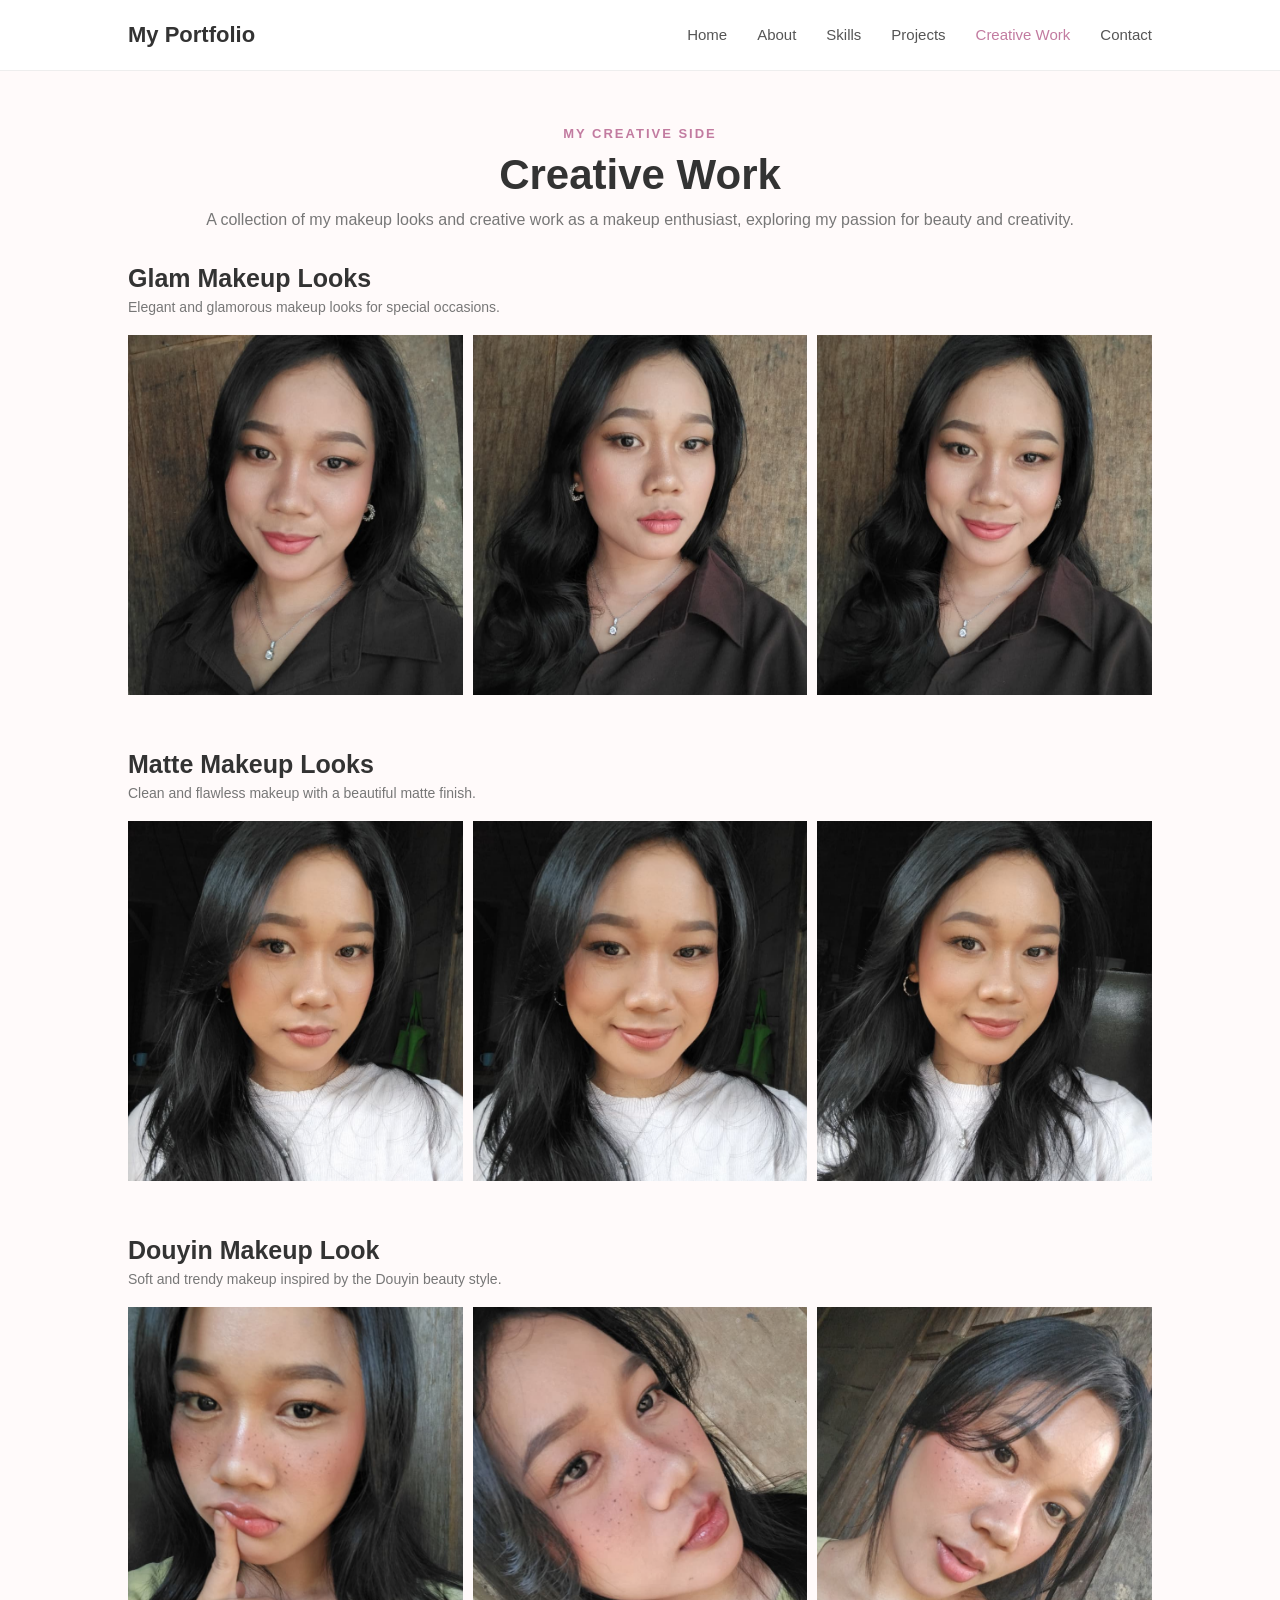
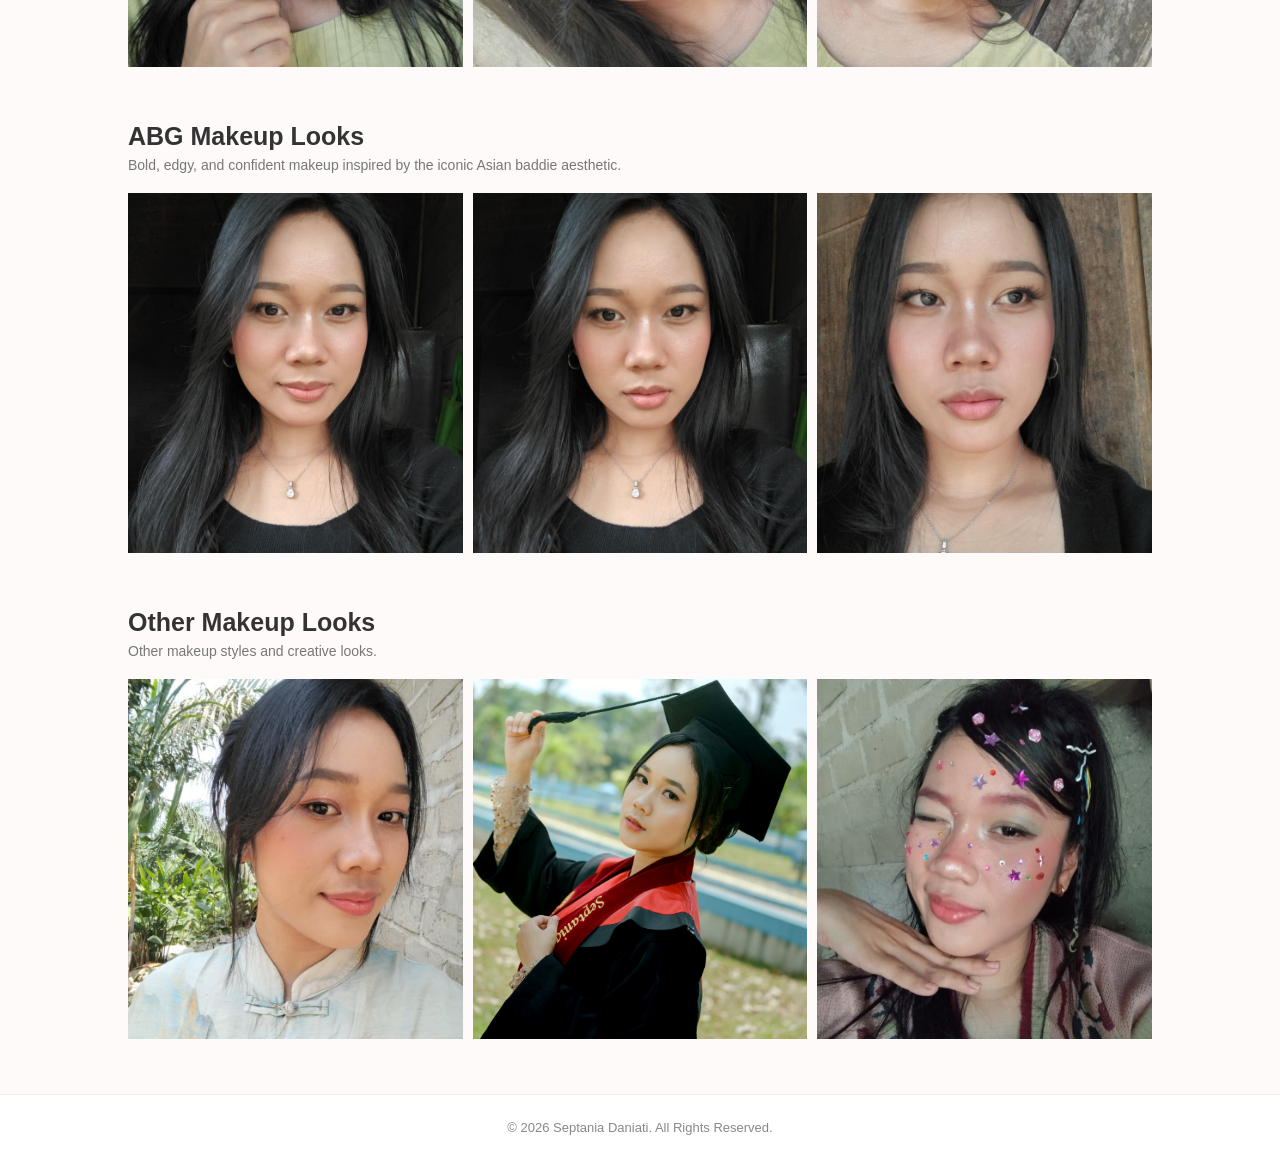
==== creative-work.html @ c45a2e68 "Initial commit" ====
<!DOCTYPE html>
<html lang="en">
<head>
    <meta charset="UTF-8">
    <meta name="viewport" content="width=device-width, initial-scale=1.0">

    <title>Creative Work - Makeup Artist</title>

    <link rel="stylesheet" href="css/creative-work.css">
</head>
<body>

    <!-- Navbar -->
    <header>
        <nav class="navbar">
            <a href="index.html" class="logo">My Portfolio</a>

            <ul class="nav-menu">
                <li><a href="index.html">Home</a></li>
                <li><a href="index.html#about">About</a></li>
                <li><a href="index.html#skills">Skills</a></li>
                <li><a href="index.html#projects">Projects</a></li>
                <li><a href="creative-work.html" class="active">Creative Work</a></li>
                <li> <a href="index.html#contact">Contact</a>  </li>
            </ul>
        </nav>
    </header>


    <!-- Creative Work -->
    <main>

        <section class="creative-header">
            <p class="subtitle">MY CREATIVE SIDE</p>

            <h1>Creative Work</h1>

            <p class="description">
                A collection of my makeup looks 
                and creative work as a makeup enthusiast, exploring my passion for beauty and creativity.
            </p>
        </section>


        <!-- Glam Makeup -->
        <section class="makeup-category">

            <div class="category-title">
                <h2>Glam Makeup Looks</h2>
                <p>Elegant and glamorous makeup looks for special occasions.</p>
            </div>

            <div class="makeup-gallery">

                <div class="makeup-card">
                    <img src="images/glam1.jpeg" alt="Glam Makeup Look">
                </div>

                <div class="makeup-card">
                    <img src="images/glam2.jpeg" alt="Glam Makeup Look">
                </div>

                <div class="makeup-card">
                    <img src="images/glam3.jpeg" alt="Glam Makeup Look">
                </div>

            </div>

        </section>


        <!-- Matte Makeup -->
        <section class="makeup-category">

            <div class="category-title">
                <h2>Matte Makeup Looks</h2>
                <p>Clean and flawless makeup with a beautiful matte finish.</p>
            </div>

            <div class="makeup-gallery">

                <div class="makeup-card">
                    <img src="images/matte1.jpeg" alt="Matte Makeup Look">
                </div>

                <div class="makeup-card">
                    <img src="images/matte2.jpeg" alt="Matte Makeup Look">
                </div>

                <div class="makeup-card">
                    <img src="images/matte3.jpeg" alt="Matte Makeup Look">
                </div>

            </div>

        </section>


        <!-- Douyin Makeup -->
        <section class="makeup-category">

            <div class="category-title">
                <h2>Douyin Makeup Look</h2>
                <p>Soft and trendy makeup inspired by the Douyin beauty style.</p>
            </div>

            <div class="makeup-gallery">

                <div class="makeup-card">
                    <img src="images/douyin1.jpeg" alt="Douyin Makeup Look">
                </div>

                <div class="makeup-card">
                    <img src="images/douyin2.jpeg" alt="Douyin Makeup Look">
                </div>

                <div class="makeup-card">
                    <img src="images/douyin3.jpeg" alt="Douyin Makeup Look">
                </div>

            </div>

        </section>


        <!-- ABG Looks -->
        <section class="makeup-category">

            <div class="category-title">
                <h2>ABG Makeup Looks</h2>
                <p>Bold, edgy, and confident makeup inspired by the iconic Asian baddie aesthetic.</p>
            </div>

            <div class="makeup-gallery">

                <div class="makeup-card">
                    <img src="images/abg1.jpeg" alt="Makeup Look">
                </div>

                <div class="makeup-card">
                    <img src="images/abg2.jpeg" alt="Makeup Look">
                </div>

                <div class="makeup-card">
                    <img src="images/abg3.jpeg" alt="Makeup Look">
                </div>

            </div>

        </section>

        <!-- Other Looks -->
        <section class="makeup-category">

            <div class="category-title">
                <h2>Other Makeup Looks</h2>
                <p>Other makeup styles and creative looks.</p>
            </div>

            <div class="makeup-gallery">

                <div class="makeup-card">
                    <img src="images/pink1.jpeg" alt="Makeup Look">
                </div>

                <div class="makeup-card">
                    <img src="images/others3.jpg" alt="Makeup Look">
                </div>

                <div class="makeup-card">
                    <img src="images/others1.jpeg" alt="Makeup Look">
                </div>

            </div>

        </section>

    </main>


    <!-- Footer -->
    <footer>
        <p>© 2026 Septania Daniati. All Rights Reserved.</p>
    </footer>

</body>
</html>
---- css/creative-work.css ----
/* =========================
   GENERAL
========================= */

* {
    margin: 0;
    padding: 0;
    box-sizing: border-box;
}

body {
    font-family: Arial, sans-serif;
    background: #fffafa;
    color: #333;
}


/* =========================
   NAVBAR
========================= */

header {
    width: 100%;
    background: white;
    border-bottom: 1px solid #eee;
}

.navbar {
    width: 80%;
    margin: auto;

    height: 70px;

    display: flex;
    align-items: center;
    justify-content: space-between;
}

.logo {
    text-decoration: none;
    color: #333;
    font-size: 22px;
    font-weight: bold;
}

.nav-menu {
    display: flex;
    list-style: none;
    gap: 30px;
}

.nav-menu a {
    text-decoration: none;
    color: #555;
    font-size: 15px;

    transition: 0.3s;
}

.nav-menu a:hover,
.nav-menu a.active {
    color: #c27ba0;
}


/* =========================
   CREATIVE HEADER
========================= */

.creative-header {
    text-align: center;

    padding: 55px 10% 35px;
}

.subtitle {
    color: #c27ba0;
    font-size: 13px;
    font-weight: bold;

    letter-spacing: 2px;

    margin-bottom: 10px;
}

.creative-header h1 {
    font-size: 42px;
    margin-bottom: 12px;
}

.description {
    color: #777;
    font-size: 16px;
}


/* =========================
   MAKEUP CATEGORY
========================= */

.makeup-category {
    width: 80%;
    margin: 0 auto 55px;
}

.category-title {
    margin-bottom: 20px;
}

.category-title h2 {
    font-size: 25px;
    margin-bottom: 6px;
}

.category-title p {
    color: #777;
    font-size: 14px;
}


/* =========================
   GALLERY
========================= */

.makeup-gallery {
    display: grid;

    grid-template-columns: repeat(3, 1fr);

    gap: 10px;
}

.makeup-card {
    width: 100%;
    height: 360px;

    overflow: hidden;

    border-radius: px;

    background: #f5f5f5;
}

.makeup-card img {
    width: 100%;
    height: 100%;

    object-fit: cover;

    display: block;

    transition: transform 0.4s ease;
}

.makeup-card:hover img {
    transform: scale(1.05);
}


/* =========================
   FOOTER
========================= */

footer {
    text-align: center;

    padding: 25px;

    background: #fff;

    border-top: 1px solid #eee;

    color: #888;

    font-size: 13px;
}


/* =========================
   RESPONSIVE
========================= */

@media (max-width: 768px) {

    .navbar {
        width: 90%;
    }

    .nav-menu {
        gap: 15px;
    }

    .nav-menu a {
        font-size: 13px;
    }

    .creative-header {
        padding: 40px 5% 30px;
    }

    .creative-header h1 {
        font-size: 34px;
    }

    .makeup-category {
        width: 90%;
    }

    .makeup-gallery {
        grid-template-columns: repeat(2, 1fr);
    }

    .makeup-card {
        height: 100px;
    }
}


@media (max-width: 500px) {

    .navbar {
        height: auto;
        padding: 20px 0;

        flex-direction: column;
        gap: 15px;
    }

    .nav-menu {
        flex-wrap: wrap;
        justify-content: center;
    }

    .makeup-gallery {
        grid-template-columns: 1fr;
    }

    .makeup-card {
        height: 380px;
    }
}
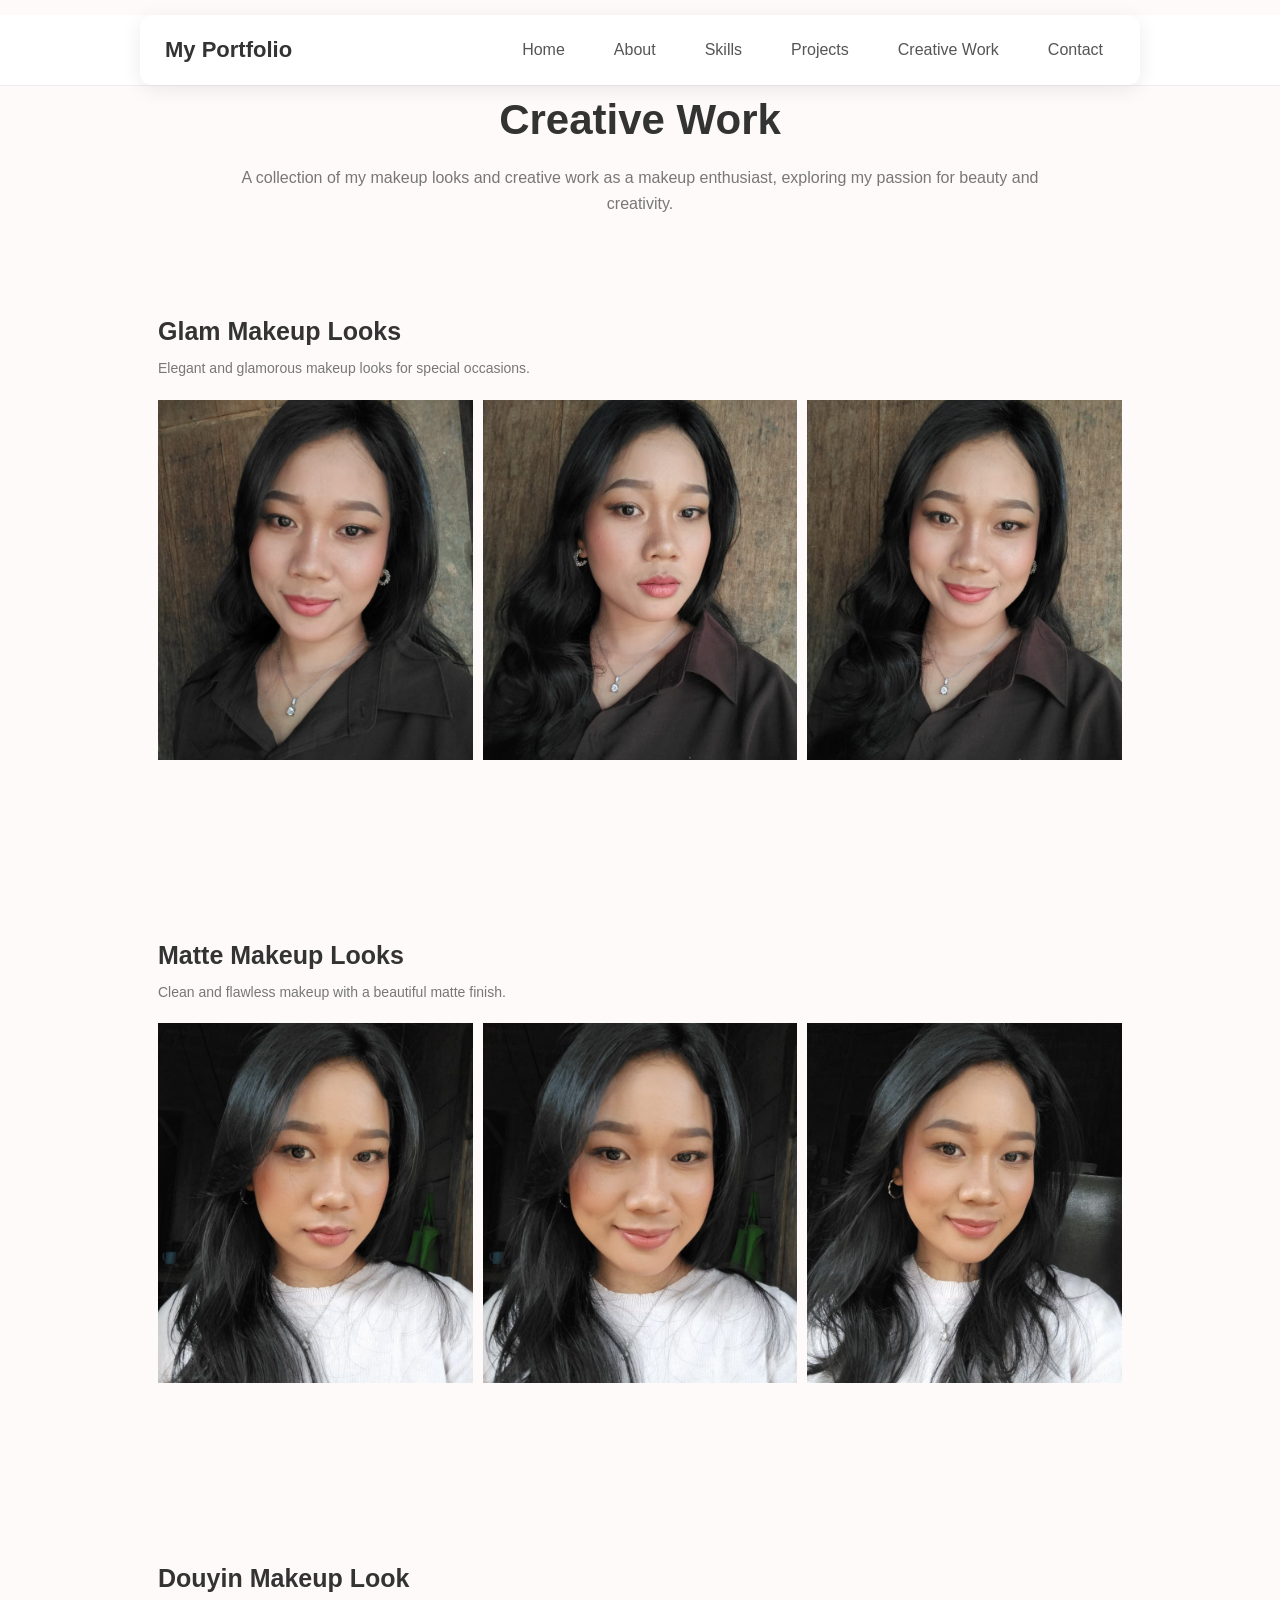
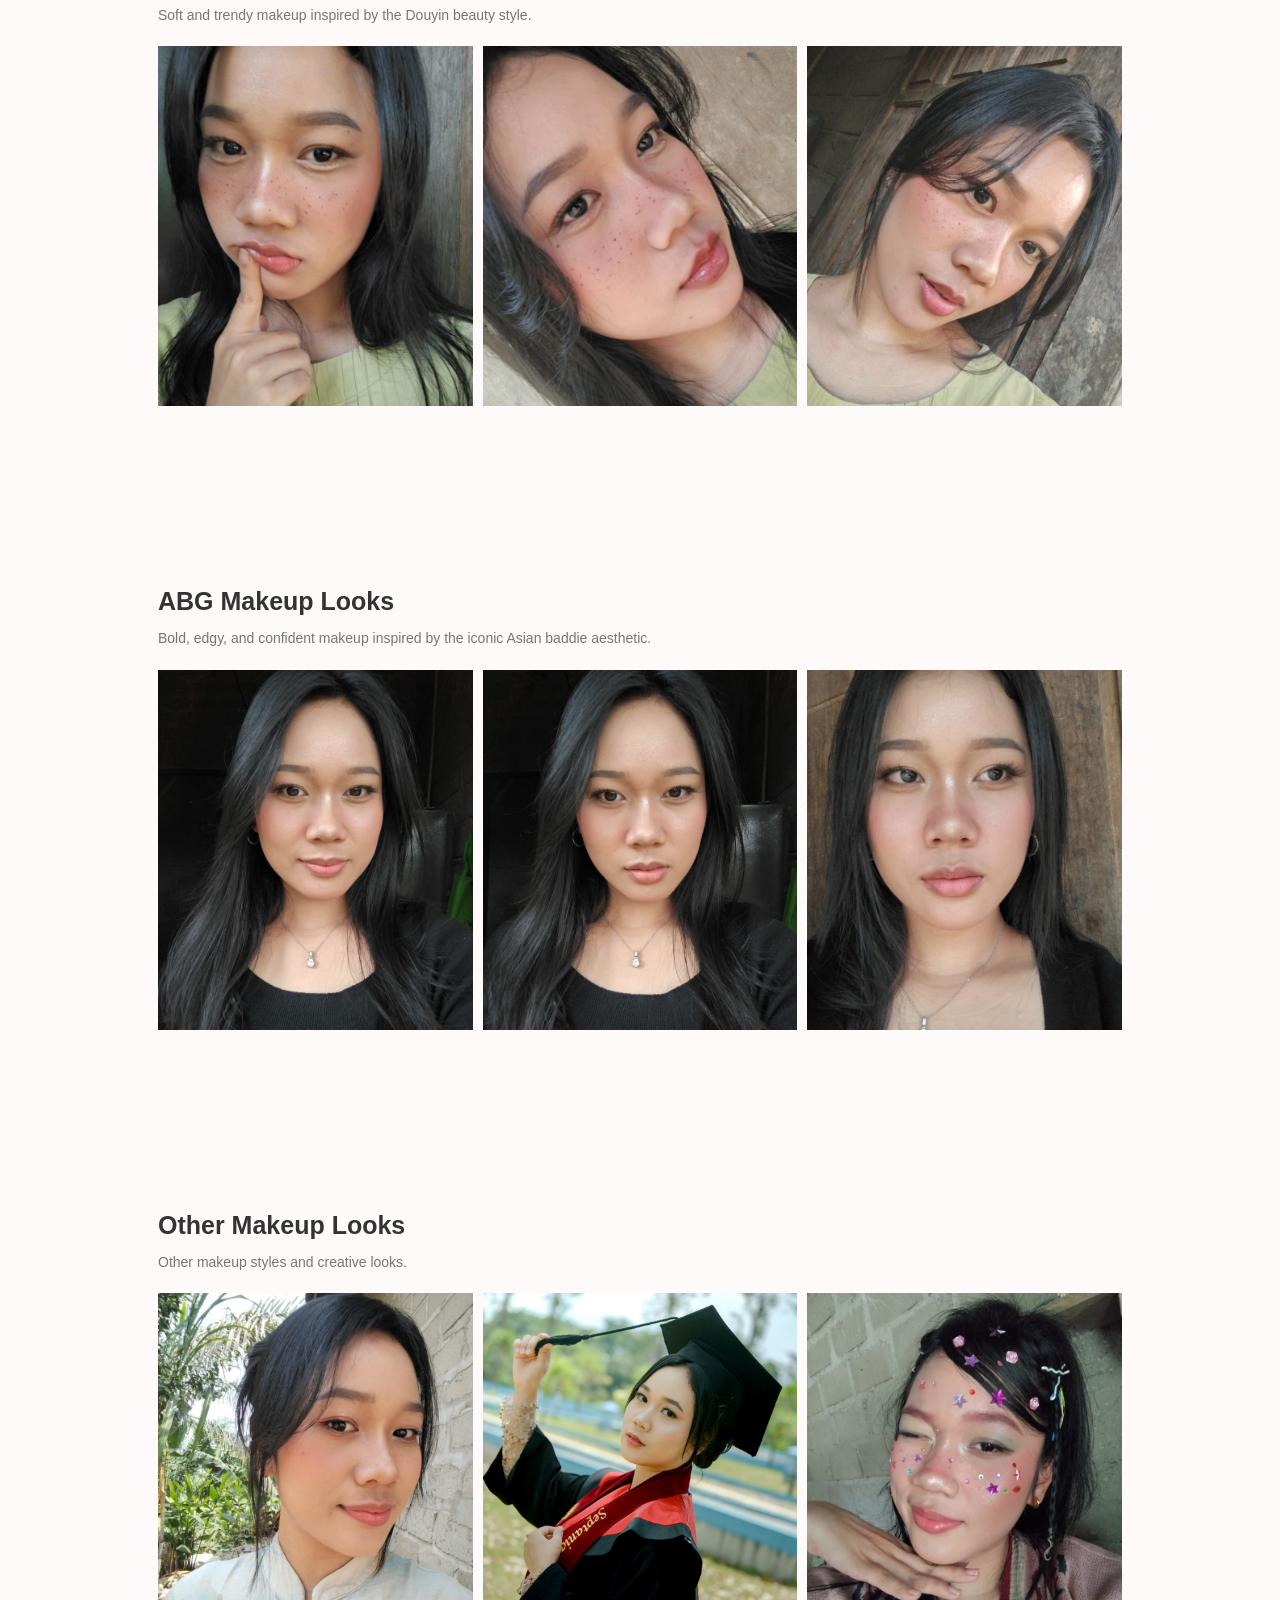
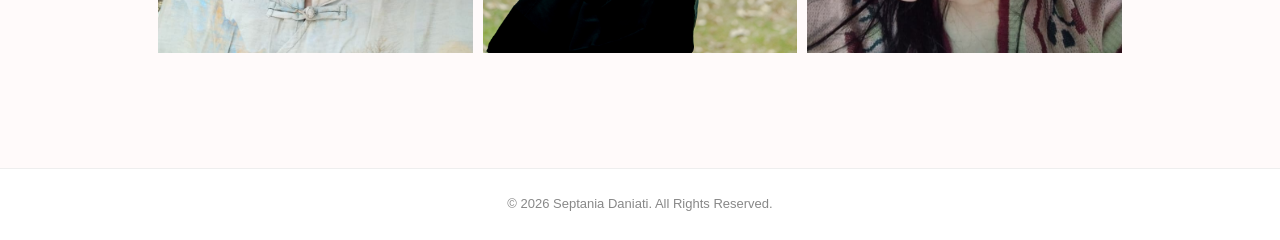
==== commit 0a839110: "memperbaiki navbar dan menambahkan halaman creative work" ====
--- a/creative-work.html
+++ b/creative-work.html
@@ -6,22 +6,37 @@
 
     <title>Creative Work - Makeup Artist</title>
 
+    <!-- 1. CSS Utama (Untuk Navbar & Style Dasar) -->
+    <link rel="stylesheet" href="css/style.css">
+
+    <!-- 2. CSS Khusus (Untuk Galeri & Layout Creative Work) -->
     <link rel="stylesheet" href="css/creative-work.css">
+
+    <!-- 3. Font Awesome (Untuk Ikon Hamburger Mobile) -->
+    <link rel="stylesheet" href="https://cdnjs.cloudflare.com/ajax/libs/font-awesome/6.4.0/css/all.min.css">
 </head>
 <body>
 
     <!-- Navbar -->
-    <header>
+
+    <header class="header">
         <nav class="navbar">
-            <a href="index.html" class="logo">My Portfolio</a>
-
-            <ul class="nav-menu">
-                <li><a href="index.html">Home</a></li>
-                <li><a href="index.html#about">About</a></li>
-                <li><a href="index.html#skills">Skills</a></li>
-                <li><a href="index.html#projects">Projects</a></li>
+            <a href="indeks.html#home" class="logo">My Portfolio</a>
+            
+            <!-- Tombol Hamburger untuk versi Mobile -->
+            <button class="hamburger" id="hamburger-btn" aria-label="Toggle Menu">
+                <i class="fa-solid fa-bars icon-open"></i>
+                <i class="fa-solid fa-xmark icon-close"></i>
+            </button>
+
+            <!-- Menu Navigasi -->
+            <ul class="nav-links" id="nav-links">
+                <li><a href="indeks.html#home">Home</a></li>
+                <li><a href="indeks.html#about">About</a></li>
+                <li><a href="indeks.html#skills">Skills</a></li>
+                <li><a href="indeks.html#projects">Projects</a></li>
                 <li><a href="creative-work.html" class="active">Creative Work</a></li>
-                <li> <a href="index.html#contact">Contact</a>  </li>
+                <li> <a href="indeks.html#contact">Contact</a>  </li>
             </ul>
         </nav>
     </header>
@@ -182,6 +197,8 @@
     <footer>
         <p>© 2026 Septania Daniati. All Rights Reserved.</p>
     </footer>
+    <!-- ==================== JAVASCRIPT ==================== -->
+    <script src="script.js"></script>
 
 </body>
 </html>
--- a/css/style.css
+++ b/css/style.css
@@ -0,0 +1,515 @@
+/* ==========================================================================
+   1. RESET & BASE STYLES
+   ========================================================================== */
+* {
+    margin: 0;
+    padding: 0;
+    box-sizing: border-box;
+    scroll-behavior: smooth;
+    font-family: 'Segoe UI', Tahoma, Geneva, Verdana, sans-serif;
+}
+
+body {
+    background-color: #fcfcfc;
+    color: #333333;
+    line-height: 1.6;
+}
+
+a {
+    text-decoration: none;
+    color: inherit;
+}
+
+ul {
+    list-style: none;
+}
+
+/* ==========================================================================
+   2. GENERAL SECTION
+   ========================================================================== */
+section {
+    max-width: 1100px;
+    margin: 0 auto;
+    padding: 60px 30px;
+}
+
+.section-title {
+    text-align: center;
+    margin-bottom: 35px;
+}
+
+.section-title p {
+    font-size: 14px;
+    text-transform: uppercase;
+    letter-spacing: 2px;
+    color: #007bff;
+    font-weight: 600;
+}
+
+.section-title h2 {
+    font-size: 32px;
+    color: #111111;
+    margin-top: 5px;
+}
+
+/* ==========================================================================
+   3. NAVBAR (DESKTOP CARD CONTAINER & MOBILE TOGGLE)
+   ========================================================================== */
+.header {
+    position: fixed;
+    top: 15px;
+    left: 0;
+    width: 100%;
+    z-index: 1000;
+    padding: 0 15px;
+}
+
+.navbar {
+    max-width: 1000px;
+    margin: 0 auto;
+    background-color: #ffffff;
+    padding: 15px 25px;
+    border-radius: 12px;
+    box-shadow: 0 4px 20px rgba(0, 0, 0, 0.08);
+    
+    /* PENTING: Membuat Logo & Hamburger Sejajar Kiri-Kanan */
+    display: flex;
+    justify-content: space-between;
+    align-items: center;
+    position: relative;
+}
+
+.logo {
+    font-size: 20px;
+    font-weight: 700;
+    color: #111111;
+}
+
+.nav-links {
+    display: flex;
+    gap: 25px;
+}
+
+.nav-links a {
+    font-weight: 500;
+    color: #555555;
+    transition: color 0.3s ease, background-color 0.3s ease;
+    padding: 6px 12px;
+    border-radius: 6px;
+}
+
+.nav-links a:hover {
+    color: #d67ba8;            /* Mengubah warna teks menjadi pink */
+    background-color: #fdf2f7; /* Background pink sangat muda */
+}
+.nav-links a.active {
+    color: #d67ba8 !important; /* Warna teks pink untuk menu aktif */
+    font-weight: 700;
+}
+
+/* Tombol Hamburger & Ikon X */
+.hamburger {
+    display: none;
+    background: none;
+    border: none;
+    font-size: 22px;
+    color: #333;
+    cursor: pointer;
+}
+
+.hamburger .icon-close {
+    display: none;
+}
+
+.hamburger.active .icon-open {
+    display: none;
+}
+
+.hamburger.active .icon-close {
+    display: block;
+}
+
+/* ==========================================================================
+   4. HERO / HOME
+   ========================================================================== */
+.hero {
+    min-height: 100vh;
+    display: flex;
+    flex-direction: column;
+    justify-content: center;
+    align-items: flex-start;
+    padding: 140px 8% 80px 8%;
+    background-image:
+        linear-gradient(
+            to right,
+            rgba(255, 255, 255, 0.95) 0%,
+            rgba(255, 255, 255, 0.85) 35%,
+            rgba(255, 255, 255, 0.2) 65%,
+            rgba(255, 255, 255, 0) 100%
+        ),
+        url("../images/bag.jpg");
+    background-size: cover;
+    background-position: 100% 60%;
+    background-repeat: no-repeat;
+}
+
+.profile-avatar {
+    display: none;
+}
+
+.hero-content {
+    max-width: 550px;
+}
+
+.hero .greeting {
+    font-size: 18px;
+    color: #666;
+    margin-bottom: 5px;
+}
+
+.hero h1 {
+    font-size: 46px;
+    line-height: 1.2;
+    margin-bottom: 10px;
+    color: #111;
+}
+
+.hero h2 {
+    font-size: 20px;
+    font-weight: 600;
+    color: #111111; /* Warna Hitam */
+    margin-bottom: 15px;
+}
+
+.hero .bio {
+    color: #444;
+    margin-bottom: 25px;
+    line-height: 1.6;
+}
+
+/* Tombol Hero Fix Warna Teks */
+.hero-buttons {
+    display: flex;
+    gap: 15px;
+}
+
+.hero-buttons {
+    display: flex;
+    gap: 15px;
+}
+
+.btn {
+    padding: 12px 24px;
+    border-radius: 6px;
+    font-weight: 600;
+    font-size: 14px;
+    transition: all 0.3s ease;
+    display: inline-block;
+    text-align: center;
+}
+
+/* Mengubah warna tombol utama dari biru ke hitam */
+.btn-primary {
+    background-color: #111111;
+    color: #ffffff !important;
+    border: 1px solid #111111;
+}
+
+.btn-primary:hover {
+    background-color: #333333;
+    border-color: #333333;
+}
+
+/* Mengubah warna tombol sekunder ke tema hitam */
+.btn-secondary {
+    background-color: transparent;
+    color: #111111 !important;
+    border: 1px solid #111111;
+}
+
+.btn-secondary:hover {
+    background-color: #111111;
+    color: #ffffff !important;
+}
+
+/* ==========================================================================
+   5. ABOUT
+   ========================================================================== */
+.about-content {
+    max-width: 800px;
+    margin: 0 auto;
+    text-align: center;
+}
+
+.about-text p {
+    font-size: 16px;
+    color: #555;
+    margin-bottom: 15px;
+    line-height: 1.8;
+}
+
+/* ==========================================================================
+   6. SKILLS
+   ========================================================================== */
+.skills-categories {
+    display: flex;
+    flex-direction: column;
+    gap: 40px;
+    max-width: 900px;
+    margin: 0 auto;
+}
+
+.skill-category h3 {
+    font-size: 18px;
+    font-weight: 600;
+    color: #222;
+    text-align: center;
+    margin-bottom: 20px;
+    padding-bottom: 8px;
+    border-bottom: 2px solid #f0f0f0;
+}
+
+.skills-grid {
+    display: flex;
+    flex-wrap: wrap;
+    justify-content: center;
+    align-items: center;
+    gap: 30px;
+}
+
+.skill-card {
+    padding: 10px;
+    border: none;
+    background: transparent;
+    display: flex;
+    flex-direction: column;
+    align-items: center;
+    justify-content: center;
+    width: 110px;
+    transition: transform 0.3s ease;
+}
+
+.skill-card:hover {
+    transform: translateY(-6px);
+}
+
+.icon-box {
+    width: 65px;
+    height: 65px;
+    display: flex;
+    align-items: center;
+    justify-content: center;
+    margin-bottom: 10px;
+}
+
+.icon-box img {
+    width: 100% !important;
+    height: 100% !important;
+    max-width: 100%;
+    max-height: 100%;
+    object-fit: contain;
+}
+
+.skill-card span {
+    font-size: 13px;
+    font-weight: 600;
+    color: #444;
+    text-align: center;
+}
+
+/* ==========================================================================
+   7. PROJECTS
+   ========================================================================== */
+.projects-container {
+    display: grid;
+    grid-template-columns: repeat(auto-fit, minmax(300px, 1fr));
+    gap: 30px;
+}
+
+.project-card {
+    background-color: #ffffff;
+    border-radius: 12px;
+    overflow: hidden;
+    box-shadow: 0 4px 15px rgba(0, 0, 0, 0.05);
+    border: 1px solid #eee;
+    transition: transform 0.3s ease, box-shadow 0.3s ease;
+}
+
+.project-card:hover {
+    transform: translateY(-5px);
+    box-shadow: 0 8px 25px rgba(0, 0, 0, 0.1);
+}
+
+.project-image {
+    width: 100%;
+    height: 200px;
+    overflow: hidden;
+}
+
+.project-image img {
+    width: 100%;
+    height: 100%;
+    object-fit: cover;
+}
+
+.project-content {
+    padding: 20px;
+}
+
+.project-content h3 {
+    font-size: 18px;
+    margin-bottom: 10px;
+    color: #222;
+}
+
+.project-content p {
+    font-size: 14px;
+    color: #666;
+    margin-bottom: 15px;
+}
+
+.project-tech {
+    display: flex;
+    flex-wrap: wrap;
+    gap: 8px;
+}
+
+.project-tech span {
+    font-size: 12px;
+    background-color: #eef5ff;
+    color: #007bff;
+    padding: 4px 10px;
+    border-radius: 4px;
+    font-weight: 500;
+}
+
+/* ==========================================================================
+   8. CONTACT & FOOTER
+   ========================================================================== */
+.contact-content {
+    text-align: center;
+    max-width: 600px;
+    margin: 0 auto;
+}
+
+.contact-text {
+    font-size: 16px;
+    color: #555;
+    margin-bottom: 25px;
+}
+
+.social-links {
+    display: flex;
+    justify-content: center;
+    gap: 15px;
+}
+
+.social-btn {
+    width: 45px;
+    height: 45px;
+    border-radius: 50%;
+    background-color: #ffffff;
+    border: 1px solid #ddd;
+    display: flex;
+    align-items: center;
+    justify-content: center;
+    color: #333;
+    font-size: 18px;
+    transition: all 0.3s ease;
+}
+
+.social-btn:hover {
+    background-color: #007bff;
+    color: #ffffff;
+    border-color: #007bff;
+    transform: translateY(-3px);
+}
+
+.footer {
+    text-align: center;
+    padding: 30px;
+    background-color: #ffffff;
+    border-top: 1px solid #eeeeee;
+    font-size: 14px;
+    color: #777777;
+    margin-top: 40px;
+}
+
+/* ==========================================================================
+   9. RESPONSIVE (MOBILE)
+   ========================================================================== */
+@media (max-width: 768px) {
+    .hamburger {
+        display: flex;             /* Tampilkan hamburger di HP */
+        align-items: center;
+        justify-content: center;
+        background: none;
+        border: none;
+        font-size: 22px;
+        color: #333;
+        cursor: pointer;
+        line-height: 1;            /* Mencegah spasi vertikal tambahan */
+    }
+
+    /* Dropdown Menu muncul di bawah kotak navbar */
+    .nav-links {
+        display: none;
+        flex-direction: column;
+        position: absolute;
+        top: calc(100% + 10px);    /* Posisikan tepat di bawah kotak navbar */
+        left: 0;
+        width: 100%;
+        background-color: #ffffff;
+        padding: 20px;
+        border-radius: 12px;
+        box-shadow: 0 8px 20px rgba(0, 0, 0, 0.1);
+        text-align: center;
+        gap: 15px;
+    }
+
+    .nav-links.active {
+        display: flex;
+    }
+    .hero {
+        /* Hapus background gambar di Mobile & ganti warna solid */
+        background-image: none !important;
+        background-color: #fcfcfc;
+        align-items: center;
+        text-align: center;
+        padding-top: 130px;
+        min-height: auto;
+    }
+
+    /* Tampilkan Foto Profil Bulat di Mobile */
+    .profile-avatar {
+        display: block !important;
+        width: 140px;
+        height: 140px;
+        border-radius: 50%;
+        overflow: hidden;
+        border: 4px solid #ffffff;
+        box-shadow: 0 4px 15px rgba(0, 0, 0, 0.12);
+        margin: 0 auto 20px auto;
+    }
+
+    .profile-avatar img {
+        width: 100%;
+        height: 100%;
+        object-fit: cover;
+    }
+
+    .hero-content {
+        max-width: 100%;
+    }
+
+    /* Susun tombol menjadi vertikal (ke bawah) & buat selebar konten */
+    .hero-buttons {
+        flex-direction: column;
+        width: 100%;
+        gap: 10px;
+    }
+
+    .btn {
+        width: 100%; /* Memenuhi lebar kontainer di HP */
+    }
+}
